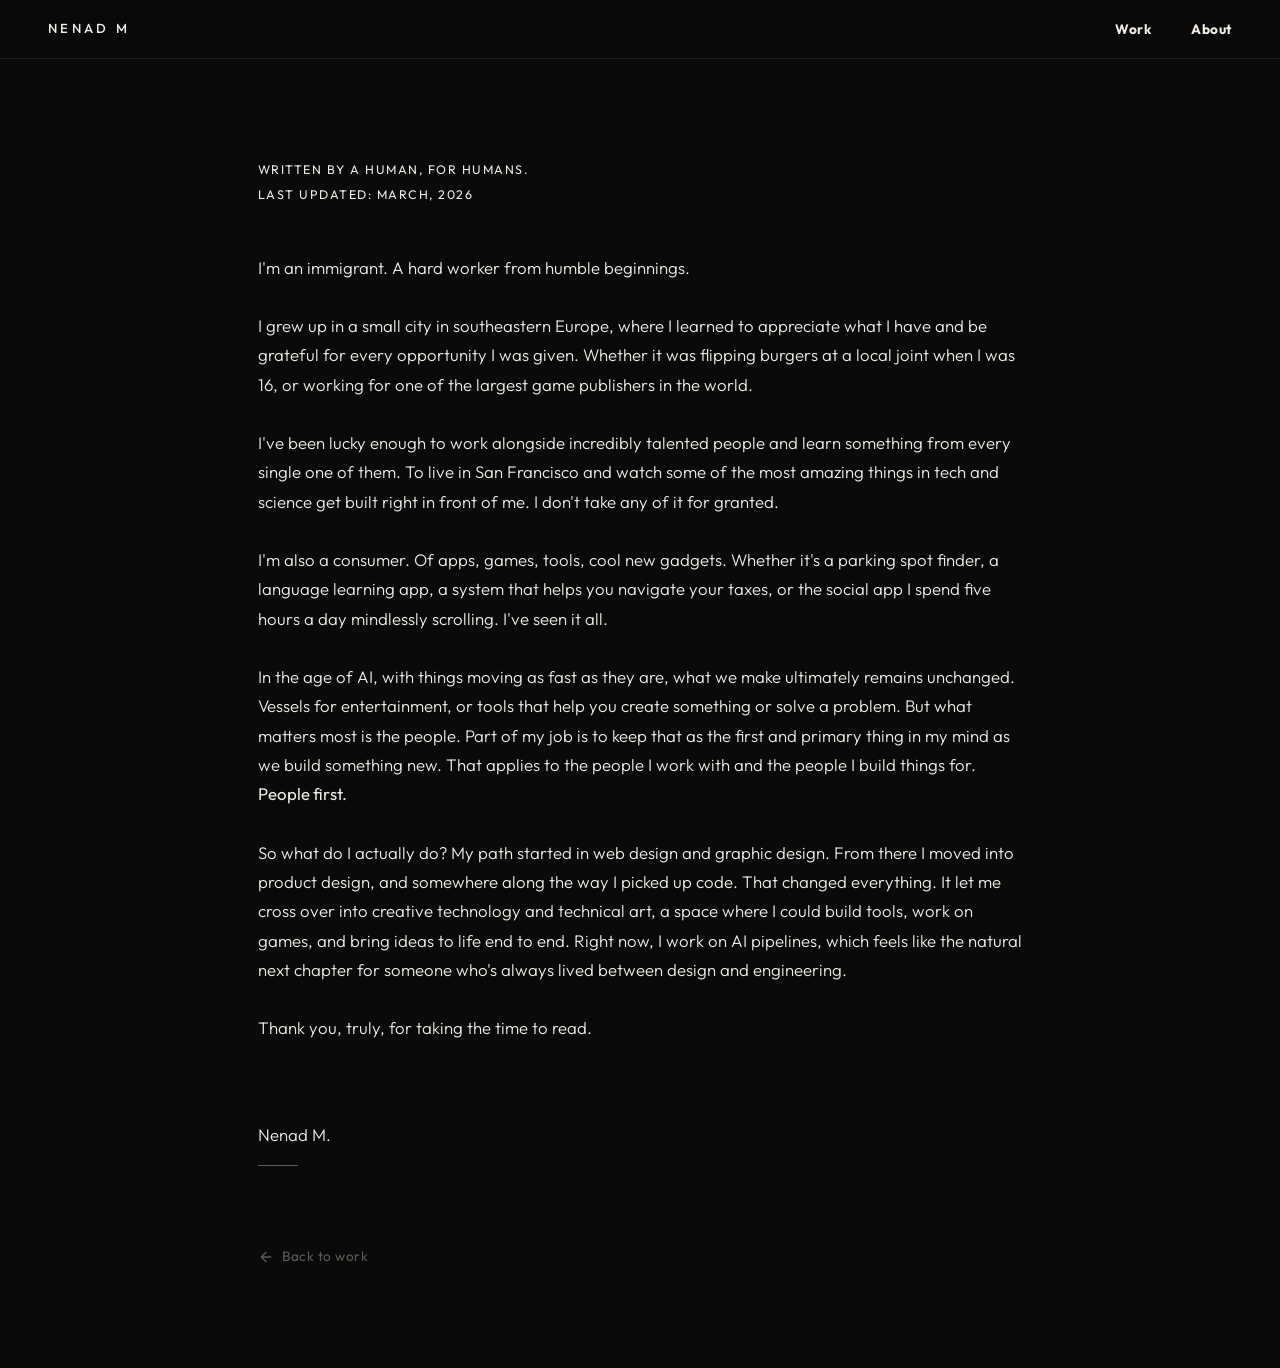
==== about.html @ 83aacd27 "Add files via upload" ====
<!DOCTYPE html>
<html lang="en">
<head>
  <meta charset="UTF-8">
  <meta name="viewport" content="width=device-width, initial-scale=1.0">
  <title>About — Studio</title>
  <link rel="stylesheet" href="style.css">
  <style>
    .about-page {
      min-height: 100vh;
      padding: 10rem 3rem 6rem;
      max-width: 860px;
      margin: 0 auto;
    }

    .about-intro {
      font-family: var(--font-display);
      font-size: clamp(2rem, 4vw, 3.2rem);
      font-weight: 400;
      line-height: 1.3;
      color: var(--text-primary);
      margin-bottom: 3rem;
      opacity: 0;
      transform: translateY(30px);
      animation: fadeUp 0.8s var(--ease-out) 0.2s forwards;
    }

    .about-intro em {
      font-style: italic;
      color: var(--text-primary);
    }

    .about-meta {
      display: flex;
      flex-direction: column;
      gap: 0.3rem;
      margin-bottom: 3rem;
      opacity: 0;
      animation: fadeUp 0.8s var(--ease-out) 0.1s forwards;
    }

    .about-meta-label {
      font-size: 0.78rem;
      letter-spacing: 0.12em;
      text-transform: uppercase;
      color: var(--text-primary);
      font-weight: 400;
    }

    .about-signature {
      margin-top: 3rem;
      font-size: 1rem;
      color: var(--text-primary);
      font-weight: 500;
    }

    .about-body {
      display: flex;
      flex-direction: column;
      gap: 1.8rem;
      opacity: 0;
      transform: translateY(20px);
      animation: fadeUp 0.8s var(--ease-out) 0.4s forwards;
    }

    .about-body p {
      font-size: 1.05rem;
      line-height: 1.75;
      color: var(--text-primary);
      font-weight: 300;
    }

    .about-body p strong {
      color: var(--text-primary);
      font-weight: 400;
    }

    .about-divider {
      width: 40px;
      height: 1px;
      background: var(--text-muted);
      margin: 1rem 0;
      opacity: 0;
      animation: fadeUp 0.8s var(--ease-out) 0.6s forwards;
    }

    .about-details {
      display: grid;
      grid-template-columns: repeat(auto-fit, minmax(200px, 1fr));
      gap: 2rem;
      margin-top: 1rem;
      opacity: 0;
      transform: translateY(20px);
      animation: fadeUp 0.8s var(--ease-out) 0.7s forwards;
    }

    .about-detail-group h3 {
      font-family: var(--font-body);
      font-size: 0.72rem;
      font-weight: 500;
      letter-spacing: 0.15em;
      text-transform: uppercase;
      color: var(--text-muted);
      margin-bottom: 0.8rem;
    }

    .about-detail-group ul {
      list-style: none;
      display: flex;
      flex-direction: column;
      gap: 0.4rem;
    }

    .about-detail-group li {
      font-size: 0.95rem;
      color: var(--text-secondary);
      font-weight: 300;
    }

    .about-back {
      display: inline-flex;
      align-items: center;
      gap: 0.5rem;
      margin-top: 4rem;
      font-size: 0.85rem;
      color: var(--text-muted);
      text-decoration: none;
      letter-spacing: 0.04em;
      transition: color 0.3s;
      opacity: 0;
      animation: fadeUp 0.8s var(--ease-out) 0.8s forwards;
    }

    .about-back:hover {
      color: var(--text-primary);
    }

    .about-back svg {
      width: 16px;
      height: 16px;
      stroke: currentColor;
      transition: transform 0.3s var(--ease-spring);
    }

    .about-back:hover svg {
      transform: translateX(-4px);
    }

    @media (max-width: 768px) {
      .about-page {
        padding: 8rem 1.5rem 4rem;
      }
    }
  </style>
</head>
<body>

  <!-- NAV -->
  <nav class="nav scrolled" id="nav">
    <a href="index.html" class="nav-logo" id="nav-logo"></a>
    <ul class="nav-links" id="nav-links"></ul>
  </nav>

  <main class="about-page">

    <div class="about-meta">
      <span class="about-meta-label">Written by a human, for humans.</span>
      <span class="about-meta-label">Last updated: March, 2026</span>
    </div>

    <div class="about-body">
      <p>
        I'm an immigrant. A hard worker from humble beginnings.
      </p>
      <p>
        I grew up in a small city in southeastern Europe, where I learned to appreciate what I have
        and be grateful for every opportunity I was given. Whether it was flipping burgers at a local
        joint when I was 16, or working for one of the largest game publishers in the world.
      </p>
      <p>
        I've been lucky enough to work alongside incredibly talented people and learn something from every single one of them. To live in San Francisco and watch some of the most amazing things in tech and science get built right in front of me. I don't take any of it for granted.
      </p>
      <p>
        I'm also a consumer. Of apps, games, tools, cool new gadgets. Whether it's a parking spot finder,
        a language learning app, a system that helps you navigate your taxes, or the social app I spend
        five hours a day mindlessly scrolling. I've seen it all.
      </p>
      <p>
        In the age of AI, with things moving as fast as they are, what we make ultimately remains unchanged.
        Vessels for entertainment, or tools that help you create something or solve a problem. But what
        matters most is the people. Part of my job is to keep that as the first and primary thing in my
        mind as we build something new. That applies to the people I work with and the people I build
        things for. <strong>People first.</strong>
      </p>
      <p>
        So what do I actually do? My path started in web design and graphic design. From there I moved into product design, and somewhere along the way I picked up code. That changed everything. It let me cross over into creative technology and technical art, a space where I could build tools, work on games, and bring ideas to life end to end. Right now, I work on AI pipelines, which feels like the natural next chapter for someone who's always lived between design and engineering. 
      </p>
      <p>
        Thank you, truly, for taking the time to read.
      </p>
      <p class="about-signature">Nenad M.</p>
    </div>

    <div class="about-divider"></div>

    <a href="index.html" class="about-back">
      <svg viewBox="0 0 24 24" fill="none" stroke-width="2" stroke-linecap="round" stroke-linejoin="round">
        <path d="M19 12H5M5 12L12 19M5 12L12 5"/>
      </svg>
      Back to work
    </a>
  </main>

  <script src="config.js"></script>
  <script>
    (() => {
      const config = CONFIG;
      document.getElementById('nav-logo').textContent = config.nav.logo;
      const navLinks = document.getElementById('nav-links');
      config.nav.links.forEach(link => {
        const li = document.createElement('li');
        const a = document.createElement('a');
        a.textContent = link.label;
        if (link.scrollTo) {
          a.href = '/' + link.scrollTo;
        } else if (link.href) {
          a.href = link.href;
        }
        li.appendChild(a);
        navLinks.appendChild(li);
      });
    })();
  </script>
</body>
</html>
---- style.css ----
@import url('https://fonts.googleapis.com/css2?family=Outfit:wght@300;400;500;600;700&display=swap');

:root {
  --bg: #0a0a0a;
  --bg-elevated: #111111;
  --bg-card: #161616;
  --text-primary: #f0ede6;
  --text-secondary: #9a978f;
  --text-muted: #5c5a54;
  --accent: #c8ff00;
  --accent-dim: rgba(200, 255, 0, 0.12);
  --border: rgba(255, 255, 255, 0.08);
  --border-hover: rgba(255, 255, 255, 0.15);
  --font-display: 'Outfit', system-ui, sans-serif;
  --font-body: 'Outfit', system-ui, sans-serif;
  --ease-out: cubic-bezier(0.25, 0, 0, 1);
  --ease-spring: cubic-bezier(0.34, 1.56, 0.64, 1);
}

*, *::before, *::after {
  margin: 0;
  padding: 0;
  box-sizing: border-box;
}

html {
  scroll-behavior: smooth;
  -webkit-font-smoothing: antialiased;
  -moz-osx-font-smoothing: grayscale;
}

body {
  font-family: var(--font-body);
  background: var(--bg);
  color: var(--text-primary);
  line-height: 1.6;
  overflow-x: hidden;
}

::selection {
  background: var(--accent);
  color: var(--bg);
}

/* ─── NAV ─── */

.nav {
  position: fixed;
  top: 0;
  left: 0;
  right: 0;
  z-index: 100;
  padding: 1.5rem 3rem;
  display: flex;
  justify-content: space-between;
  align-items: center;
  transition: background 0.4s var(--ease-out), padding 0.4s var(--ease-out);
}

.nav.scrolled {
  background: rgba(10, 10, 10, 0.92);
  backdrop-filter: blur(20px);
  -webkit-backdrop-filter: blur(20px);
  padding: 1rem 3rem;
  border-bottom: 1px solid var(--border);
}

.nav-logo {
  font-family: var(--font-body);
  font-size: 0.82rem;
  font-weight: 500;
  letter-spacing: 0.25em;
  text-transform: uppercase;
  color: var(--text-primary);
  text-decoration: none;
}

.nav-links {
  display: flex;
  gap: 2.5rem;
  list-style: none;
}

.nav-links a {
  font-size: 0.85rem;
  font-weight: 700;
  color: var(--text-primary);
  text-decoration: none;
  letter-spacing: 0.04em;
  transition: color 0.3s;
  position: relative;
}

.nav-links a::after {
  content: '';
  position: absolute;
  bottom: -4px;
  left: 0;
  width: 0;
  height: 1px;
  background: var(--text-primary);
  transition: width 0.4s var(--ease-out);
}

.nav-links a:hover {
  color: var(--text-primary);
}

.nav-links a:hover::after {
  width: 100%;
}

/* ─── HERO ─── */

.hero {
  position: relative;
  width: 100%;
  height: 100vh;
  min-height: 600px;
  display: flex;
  align-items: center;
  justify-content: center;
  overflow: hidden;
}

.hero-bg {
  position: absolute;
  inset: 0;
  width: 100%;
  height: 100%;
  overflow: hidden;
}

.hero-bg iframe {
  position: absolute;
  top: 50%;
  left: 50%;
  width: 177.78vh; /* 16:9 ratio — ensures cover */
  min-width: 100%;
  height: 100vh;
  min-height: 56.25vw;
  transform: translate(-50%, -50%);
  pointer-events: none;
  border: none;
}

.hero-video {
  position: absolute;
  inset: 0;
  width: 100%;
  height: 100%;
  object-fit: cover;
}

.hero-overlay {
  position: absolute;
  inset: 0;
  background: rgba(10, 10, 10, 0.5);
}

.hero-content {
  position: relative;
  z-index: 2;
  padding: 0 3rem 5rem;
  max-width: 820px;
  width: 100%;
  text-align: center;
  margin: 0 auto;
  user-select: none;
  cursor: default;
}

.hero-headline {
  font-family: var(--font-display);
  font-size: clamp(2.8rem, 6vw, 5.2rem);
  font-weight: 700;
  line-height: 1.1;
  letter-spacing: -0.03em;
  color: var(--text-primary);
  margin-bottom: 1.2rem;
  opacity: 0;
  transform: translateY(30px);
  animation: fadeUp 1s var(--ease-out) 0.3s forwards;
}

.hero-subtext {
  font-size: 1.05rem;
  font-weight: 300;
  color: rgba(240, 237, 230, 0.55);
  letter-spacing: 0.03em;
  opacity: 0;
  transform: translateY(20px);
  animation: fadeUp 1s var(--ease-out) 0.6s forwards;
}

.hero-scroll-cue {
  position: absolute;
  bottom: 2rem;
  right: 3rem;
  z-index: 2;
  display: flex;
  flex-direction: column;
  align-items: center;
  gap: 0.5rem;
  opacity: 0;
  animation: fadeUp 1s var(--ease-out) 1s forwards;
}

.hero-scroll-cue span {
  font-size: 0.7rem;
  letter-spacing: 0.15em;
  text-transform: uppercase;
  color: var(--text-muted);
  writing-mode: vertical-rl;
}

.scroll-line {
  width: 1px;
  height: 40px;
  background: var(--text-muted);
  position: relative;
  overflow: hidden;
}

.scroll-line::after {
  content: '';
  position: absolute;
  top: -100%;
  left: 0;
  width: 100%;
  height: 100%;
  background: var(--text-primary);
  animation: scrollPulse 2s var(--ease-out) infinite;
}

/* ─── SECTIONS ─── */

.sections-container {
  padding: 0 3rem;
  max-width: 1400px;
  margin: 0 auto;
}

.section {
  padding: 6rem 0;
  border-top: 1px solid var(--border);
  opacity: 0;
  transform: translateY(40px);
  transition: opacity 0.8s var(--ease-out), transform 0.8s var(--ease-out);
}

.section.visible {
  opacity: 1;
  transform: translateY(0);
}

.section-header {
  display: flex;
  justify-content: space-between;
  align-items: baseline;
  margin-bottom: 3rem;
}

.section-title {
  font-family: var(--font-display);
  font-size: clamp(2rem, 3.5vw, 3rem);
  font-weight: 400;
  color: var(--text-primary);
}

.section-subtitle {
  font-size: 0.9rem;
  color: var(--text-muted);
  font-weight: 300;
}

/* ─── CARDS GRID ─── */

.cards-grid {
  display: grid;
  grid-template-columns: repeat(auto-fill, minmax(340px, 1fr));
  gap: 1.5rem;
}

.card {
  background: var(--bg-card);
  border: 1px solid var(--border);
  border-radius: 12px;
  padding: 2rem;
  text-decoration: none;
  color: inherit;
  display: flex;
  flex-direction: column;
  gap: 0.8rem;
  transition: border-color 0.3s, transform 0.3s var(--ease-out), background 0.3s;
  position: relative;
  overflow: hidden;
}

.card::before {
  content: '';
  position: absolute;
  top: 0;
  left: 0;
  right: 0;
  height: 1px;
  background: linear-gradient(90deg, transparent, rgba(255,255,255,0.3), transparent);
  opacity: 0;
  transition: opacity 0.4s;
}

.card:hover {
  border-color: var(--border-hover);
  transform: translateY(-4px);
  background: var(--bg-elevated);
}

.card:hover::before {
  opacity: 1;
}

.card-title {
  font-family: var(--font-display);
  font-size: 1.4rem;
  font-weight: 400;
}

.card-description {
  font-size: 0.9rem;
  color: var(--text-secondary);
  line-height: 1.6;
  font-weight: 300;
}

.card-tags {
  display: flex;
  gap: 0.5rem;
  flex-wrap: wrap;
  margin-top: auto;
  padding-top: 0.8rem;
}

.tag {
  font-size: 0.7rem;
  letter-spacing: 0.06em;
  text-transform: uppercase;
  color: var(--text-primary);
  background: rgba(255, 255, 255, 0.08);
  padding: 0.3rem 0.7rem;
  border-radius: 100px;
  font-weight: 400;
}

.card-arrow {
  position: absolute;
  top: 2rem;
  right: 2rem;
  width: 28px;
  height: 28px;
  display: flex;
  align-items: center;
  justify-content: center;
  border-radius: 50%;
  background: transparent;
  border: 1px solid var(--border);
  transition: background 0.3s, border-color 0.3s, transform 0.3s var(--ease-spring);
}

.card:hover .card-arrow {
  background: var(--text-primary);
  border-color: var(--text-primary);
  transform: translate(2px, -2px);
}

.card-arrow svg {
  width: 12px;
  height: 12px;
  stroke: var(--text-muted);
  transition: stroke 0.3s;
}

.card:hover .card-arrow svg {
  stroke: var(--bg);
}

/* ─── VIMEO EMBEDS ─── */

.vimeo-grid {
  display: grid;
  grid-template-columns: repeat(auto-fill, minmax(480px, 1fr));
  gap: 2rem;
}

.vimeo-item {
  display: flex;
  flex-direction: column;
  gap: 1rem;
}

.vimeo-embed {
  position: relative;
  padding-bottom: 56.25%;
  border-radius: 10px;
  overflow: hidden;
  background: var(--bg-card);
  border: 1px solid var(--border);
}

.vimeo-embed iframe {
  position: absolute;
  inset: 0;
  width: 100%;
  height: 100%;
  border: none;
}

.vimeo-meta {
  display: flex;
  flex-direction: column;
  gap: 0.3rem;
}

.vimeo-title {
  font-family: var(--font-display);
  font-size: 1.2rem;
}

.vimeo-desc {
  font-size: 0.85rem;
  color: var(--text-secondary);
  font-weight: 300;
}

/* ─── CASE STUDIES ─── */

.cases-grid {
  display: grid;
  grid-template-columns: repeat(auto-fill, minmax(400px, 1fr));
  gap: 1.5rem;
}

.case-card {
  background: var(--bg-card);
  border: 1px solid var(--border);
  border-radius: 12px;
  overflow: hidden;
  text-decoration: none;
  color: inherit;
  display: flex;
  flex-direction: column;
  transition: border-color 0.3s, transform 0.3s var(--ease-out);
}

.case-card:hover {
  border-color: var(--border-hover);
  transform: translateY(-4px);
}

.case-image {
  width: 100%;
  height: 220px;
  background: linear-gradient(135deg, var(--bg-elevated), #1a1a1a);
  display: flex;
  align-items: center;
  justify-content: center;
  font-size: 0.75rem;
  color: var(--text-muted);
  letter-spacing: 0.1em;
  text-transform: uppercase;
  position: relative;
  overflow: hidden;
}

.case-image img {
  width: 100%;
  height: 100%;
  object-fit: cover;
}

.case-body {
  padding: 1.8rem 2rem;
  display: flex;
  flex-direction: column;
  gap: 0.6rem;
}

.case-title {
  font-family: var(--font-display);
  font-size: 1.5rem;
  font-weight: 400;
}

.case-desc {
  font-size: 0.9rem;
  color: var(--text-secondary);
  font-weight: 300;
  line-height: 1.6;
}

/* ─── FOOTER ─── */

.footer {
  border-top: 1px solid var(--border);
  padding: 2.5rem 3rem;
  margin-top: 2rem;
}

.footer-inner {
  max-width: 1400px;
  margin: 0 auto;
  display: flex;
  justify-content: space-between;
  align-items: flex-start;
  flex-wrap: wrap;
  gap: 3rem;
}

.footer-left {
  display: flex;
  flex-direction: column;
  gap: 1rem;
}

.footer-tagline {
  font-family: var(--font-display);
  font-size: clamp(1rem, 2vw, 1.4rem);
  font-weight: 400;
  color: var(--text-primary);
}

.footer-email {
  font-size: 1rem;
  color: var(--text-primary);
  text-decoration: none;
  font-weight: 300;
  transition: opacity 0.3s;
}

.footer-email:hover {
  opacity: 0.7;
}

.footer-social {
  display: flex;
  gap: 2rem;
  align-items: flex-end;
}

.footer-social a {
  font-size: 0.82rem;
  color: var(--text-muted);
  text-decoration: none;
  letter-spacing: 0.04em;
  transition: color 0.3s;
}

.footer-social a:hover {
  color: var(--text-primary);
}


/* ─── ANIMATIONS ─── */

@keyframes fadeUp {
  to {
    opacity: 1;
    transform: translateY(0);
  }
}

@keyframes scrollPulse {
  0% { top: -100%; }
  100% { top: 100%; }
}

/* ─── RESPONSIVE ─── */

@media (max-width: 768px) {
  .nav {
    padding: 1.2rem 1.5rem;
  }
  .nav.scrolled {
    padding: 0.8rem 1.5rem;
  }
  .hero-content {
    padding: 0 1.5rem 3.5rem;
  }
  .hero-scroll-cue {
    right: 1.5rem;
  }
  .sections-container {
    padding: 0 1.5rem;
  }
  .section {
    padding: 4rem 0;
  }
  .section-header {
    flex-direction: column;
    gap: 0.4rem;
  }
  .cards-grid {
    grid-template-columns: 1fr;
  }
  .vimeo-grid {
    grid-template-columns: 1fr;
  }
  .cases-grid {
    grid-template-columns: 1fr;
  }
  .footer {
    padding: 1.5rem 1.5rem;
  }
  .footer-inner {
    flex-direction: column;
  }
}
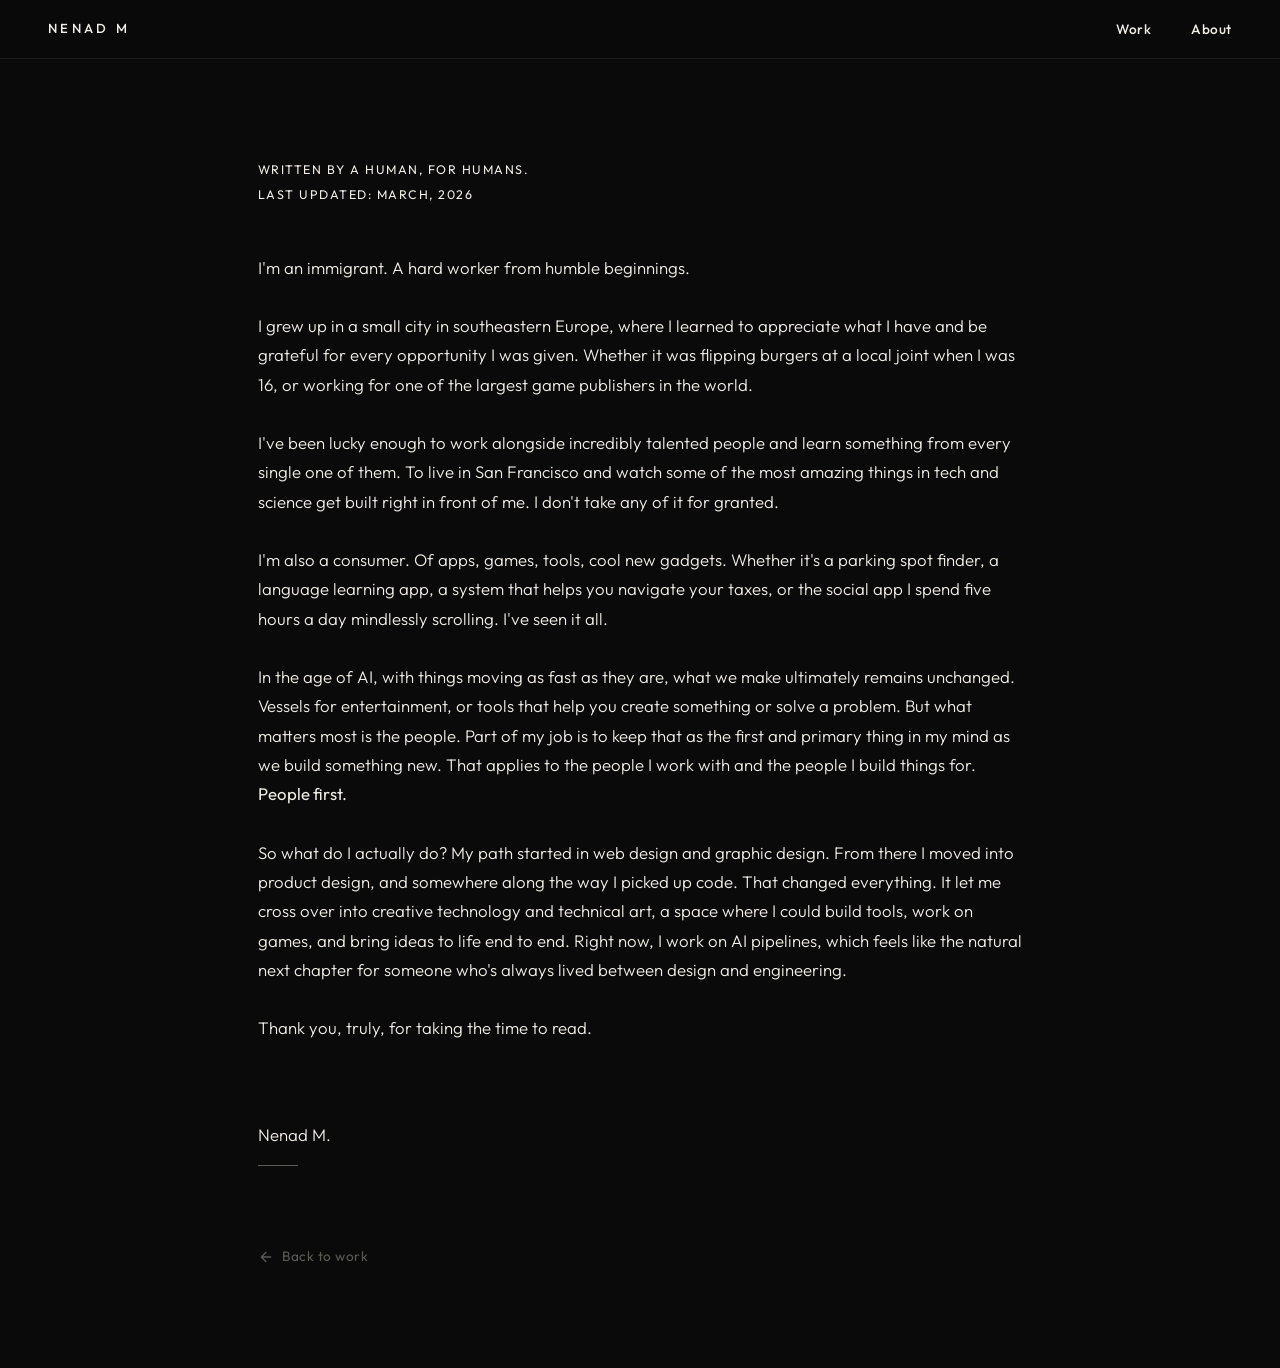
==== commit 471c1cf8: "Rebuild homepage: purple sphere hero, project index, project pages - Replace the Vimeo hero backgrou" ====
--- a/about.html
+++ b/about.html
@@ -3,7 +3,7 @@
 <head>
   <meta charset="UTF-8">
   <meta name="viewport" content="width=device-width, initial-scale=1.0">
-  <title>About — Studio</title>
+  <title>About — Nenad M</title>
   <link rel="stylesheet" href="style.css">
   <style>
     .about-page {
@@ -193,7 +193,7 @@
         things for. <strong>People first.</strong>
       </p>
       <p>
-        So what do I actually do? My path started in web design and graphic design. From there I moved into product design, and somewhere along the way I picked up code. That changed everything. It let me cross over into creative technology and technical art, a space where I could build tools, work on games, and bring ideas to life end to end. Right now, I work on AI pipelines, which feels like the natural next chapter for someone who's always lived between design and engineering. 
+        So what do I actually do? My path started in web design and graphic design. From there I moved into product design, and somewhere along the way I picked up code. That changed everything. It let me cross over into creative technology and technical art, a space where I could build tools, work on games, and bring ideas to life end to end. Right now, I work on AI pipelines, which feels like the natural next chapter for someone who's always lived between design and engineering.
       </p>
       <p>
         Thank you, truly, for taking the time to read.
@@ -203,7 +203,7 @@
 
     <div class="about-divider"></div>
 
-    <a href="index.html" class="about-back">
+    <a href="index.html#work" class="about-back">
       <svg viewBox="0 0 24 24" fill="none" stroke-width="2" stroke-linecap="round" stroke-linejoin="round">
         <path d="M19 12H5M5 12L12 19M5 12L12 5"/>
       </svg>
@@ -212,24 +212,6 @@
   </main>
 
   <script src="config.js"></script>
-  <script>
-    (() => {
-      const config = CONFIG;
-      document.getElementById('nav-logo').textContent = config.nav.logo;
-      const navLinks = document.getElementById('nav-links');
-      config.nav.links.forEach(link => {
-        const li = document.createElement('li');
-        const a = document.createElement('a');
-        a.textContent = link.label;
-        if (link.scrollTo) {
-          a.href = '/' + link.scrollTo;
-        } else if (link.href) {
-          a.href = link.href;
-        }
-        li.appendChild(a);
-        navLinks.appendChild(li);
-      });
-    })();
-  </script>
+  <script src="site.js"></script>
 </body>
 </html>
--- a/style.css
+++ b/style.css
@@ -7,14 +7,14 @@
   --text-primary: #f0ede6;
   --text-secondary: #9a978f;
   --text-muted: #5c5a54;
-  --accent: #c8ff00;
-  --accent-dim: rgba(200, 255, 0, 0.12);
+  --accent: #a78bfa;
   --border: rgba(255, 255, 255, 0.08);
   --border-hover: rgba(255, 255, 255, 0.15);
   --font-display: 'Outfit', system-ui, sans-serif;
   --font-body: 'Outfit', system-ui, sans-serif;
   --ease-out: cubic-bezier(0.25, 0, 0, 1);
   --ease-spring: cubic-bezier(0.34, 1.56, 0.64, 1);
+  --gutter: 3rem;
 }
 
 *, *::before, *::after {
@@ -42,6 +42,11 @@
   color: var(--bg);
 }
 
+a:focus-visible {
+  outline: 1px solid var(--accent);
+  outline-offset: 4px;
+}
+
 /* ─── NAV ─── */
 
 .nav {
@@ -50,7 +55,7 @@
   left: 0;
   right: 0;
   z-index: 100;
-  padding: 1.5rem 3rem;
+  padding: 1.5rem var(--gutter);
   display: flex;
   justify-content: space-between;
   align-items: center;
@@ -61,12 +66,11 @@
   background: rgba(10, 10, 10, 0.92);
   backdrop-filter: blur(20px);
   -webkit-backdrop-filter: blur(20px);
-  padding: 1rem 3rem;
+  padding: 1rem var(--gutter);
   border-bottom: 1px solid var(--border);
 }
 
 .nav-logo {
-  font-family: var(--font-body);
   font-size: 0.82rem;
   font-weight: 500;
   letter-spacing: 0.25em;
@@ -83,11 +87,10 @@
 
 .nav-links a {
   font-size: 0.85rem;
-  font-weight: 700;
+  font-weight: 500;
   color: var(--text-primary);
   text-decoration: none;
   letter-spacing: 0.04em;
-  transition: color 0.3s;
   position: relative;
 }
 
@@ -102,10 +105,6 @@
   transition: width 0.4s var(--ease-out);
 }
 
-.nav-links a:hover {
-  color: var(--text-primary);
-}
-
 .nav-links a:hover::after {
   width: 100%;
 }
@@ -116,6 +115,7 @@
   position: relative;
   width: 100%;
   height: 100vh;
+  height: 100svh;
   min-height: 600px;
   display: flex;
   align-items: center;
@@ -126,52 +126,42 @@
 .hero-bg {
   position: absolute;
   inset: 0;
+}
+
+.hero-sphere {
+  display: block;
   width: 100%;
   height: 100%;
-  overflow: hidden;
-}
-
-.hero-bg iframe {
-  position: absolute;
-  top: 50%;
-  left: 50%;
-  width: 177.78vh; /* 16:9 ratio — ensures cover */
-  min-width: 100%;
-  height: 100vh;
-  min-height: 56.25vw;
-  transform: translate(-50%, -50%);
-  pointer-events: none;
-  border: none;
-}
-
-.hero-video {
-  position: absolute;
-  inset: 0;
-  width: 100%;
-  height: 100%;
-  object-fit: cover;
+  opacity: 0;
+  transform: scale(0.94);
+  transition: opacity 1.6s var(--ease-out), transform 2s var(--ease-out);
+}
+
+.hero-sphere.ready {
+  opacity: 1;
+  transform: none;
 }
 
 .hero-overlay {
   position: absolute;
   inset: 0;
-  background: rgba(10, 10, 10, 0.5);
+  background: rgba(10, 10, 10, 0.4);
+  pointer-events: none;
 }
 
 .hero-content {
   position: relative;
   z-index: 2;
-  padding: 0 3rem 5rem;
+  padding: 0 var(--gutter);
   max-width: 820px;
   width: 100%;
   text-align: center;
   margin: 0 auto;
   user-select: none;
-  cursor: default;
+  pointer-events: none;
 }
 
 .hero-headline {
-  font-family: var(--font-display);
   font-size: clamp(2.8rem, 6vw, 5.2rem);
   font-weight: 700;
   line-height: 1.1;
@@ -186,7 +176,7 @@
 .hero-subtext {
   font-size: 1.05rem;
   font-weight: 300;
-  color: rgba(240, 237, 230, 0.55);
+  color: rgba(240, 237, 230, 0.65);
   letter-spacing: 0.03em;
   opacity: 0;
   transform: translateY(20px);
@@ -196,12 +186,13 @@
 .hero-scroll-cue {
   position: absolute;
   bottom: 2rem;
-  right: 3rem;
+  right: var(--gutter);
   z-index: 2;
   display: flex;
   flex-direction: column;
   align-items: center;
   gap: 0.5rem;
+  pointer-events: none;
   opacity: 0;
   animation: fadeUp 1s var(--ease-out) 1s forwards;
 }
@@ -233,331 +224,337 @@
   animation: scrollPulse 2s var(--ease-out) infinite;
 }
 
-/* ─── SECTIONS ─── */
-
-.sections-container {
-  padding: 0 3rem;
+/* ─── WORK INDEX ─── */
+
+.work {
   max-width: 1400px;
   margin: 0 auto;
-}
-
-.section {
-  padding: 6rem 0;
-  border-top: 1px solid var(--border);
-  opacity: 0;
-  transform: translateY(40px);
-  transition: opacity 0.8s var(--ease-out), transform 0.8s var(--ease-out);
-}
-
-.section.visible {
-  opacity: 1;
-  transform: translateY(0);
-}
-
-.section-header {
+  padding: 8rem var(--gutter) 7rem;
+}
+
+.work-head {
   display: flex;
   justify-content: space-between;
   align-items: baseline;
-  margin-bottom: 3rem;
-}
-
-.section-title {
-  font-family: var(--font-display);
-  font-size: clamp(2rem, 3.5vw, 3rem);
-  font-weight: 400;
-  color: var(--text-primary);
-}
-
-.section-subtitle {
-  font-size: 0.9rem;
+  margin-bottom: 2.5rem;
+}
+
+.work-label,
+.work-count {
+  font-size: 0.75rem;
+  font-weight: 500;
+  letter-spacing: 0.15em;
+  text-transform: uppercase;
   color: var(--text-muted);
-  font-weight: 300;
-}
-
-/* ─── CARDS GRID ─── */
-
-.cards-grid {
+}
+
+.work-count {
+  font-variant-numeric: tabular-nums;
+}
+
+.work-body {
   display: grid;
-  grid-template-columns: repeat(auto-fill, minmax(340px, 1fr));
-  gap: 1.5rem;
-}
-
-.card {
-  background: var(--bg-card);
-  border: 1px solid var(--border);
-  border-radius: 12px;
-  padding: 2rem;
+  grid-template-columns: minmax(0, 1fr) minmax(0, 0.5fr);
+  gap: 4rem;
+  align-items: start;
+}
+
+.work-list {
+  list-style: none;
+  border-bottom: 1px solid var(--border);
+}
+
+.work-row {
+  display: grid;
+  grid-template-columns: 3rem minmax(0, 1fr) auto auto;
+  gap: 2rem;
+  align-items: center;
+  padding: 2.4rem 0.25rem;
+  border-top: 1px solid var(--border);
+  color: inherit;
   text-decoration: none;
-  color: inherit;
-  display: flex;
-  flex-direction: column;
-  gap: 0.8rem;
-  transition: border-color 0.3s, transform 0.3s var(--ease-out), background 0.3s;
-  position: relative;
+  opacity: 0;
+  transform: translateY(24px);
+  transition: opacity 0.4s var(--ease-out), transform 0.8s var(--ease-out);
+}
+
+.work.visible .work-row {
+  opacity: 1;
+  transform: none;
+  transition-delay: 0s, var(--d);
+}
+
+.work-thumb {
+  display: none;
+}
+
+.work-num {
+  font-size: 0.8rem;
+  color: var(--text-muted);
+  font-variant-numeric: tabular-nums;
+}
+
+.work-title {
+  font-size: clamp(1.6rem, 3.2vw, 2.8rem);
+  font-weight: 500;
+  letter-spacing: -0.02em;
+  line-height: 1.1;
+  transition: transform 0.6s var(--ease-out);
+}
+
+.work-disc {
+  font-size: 0.85rem;
+  color: var(--text-secondary);
+  white-space: nowrap;
+}
+
+.work-cta {
+  display: inline-flex;
+  align-items: center;
+  gap: 0.5rem;
+  font-size: 0.85rem;
+  color: var(--text-secondary);
+  white-space: nowrap;
+  transition: color 0.3s;
+}
+
+.work-cta svg {
+  width: 16px;
+  height: 16px;
+  stroke: currentColor;
+  transition: transform 0.4s var(--ease-spring);
+}
+
+@media (hover: hover) {
+  .work.visible .work-list:hover .work-row { opacity: 0.35; }
+  .work.visible .work-list .work-row:hover { opacity: 1; }
+  .work-row:hover .work-title { transform: translateX(10px); }
+  .work-row:hover .work-cta { color: var(--text-primary); }
+  .work-row:hover .work-cta svg { transform: translateX(4px); }
+}
+
+.work-preview {
+  position: sticky;
+  top: 7rem;
+  aspect-ratio: 4 / 3;
+  border-radius: 4px;
   overflow: hidden;
-}
-
-.card::before {
-  content: '';
-  position: absolute;
-  top: 0;
-  left: 0;
-  right: 0;
-  height: 1px;
-  background: linear-gradient(90deg, transparent, rgba(255,255,255,0.3), transparent);
-  opacity: 0;
-  transition: opacity 0.4s;
-}
-
-.card:hover {
-  border-color: var(--border-hover);
-  transform: translateY(-4px);
   background: var(--bg-elevated);
 }
 
-.card:hover::before {
-  opacity: 1;
-}
-
-.card-title {
-  font-family: var(--font-display);
-  font-size: 1.4rem;
-  font-weight: 400;
-}
-
-.card-description {
-  font-size: 0.9rem;
-  color: var(--text-secondary);
-  line-height: 1.6;
-  font-weight: 300;
-}
-
-.card-tags {
-  display: flex;
-  gap: 0.5rem;
-  flex-wrap: wrap;
-  margin-top: auto;
-  padding-top: 0.8rem;
-}
-
-.tag {
-  font-size: 0.7rem;
-  letter-spacing: 0.06em;
-  text-transform: uppercase;
-  color: var(--text-primary);
-  background: rgba(255, 255, 255, 0.08);
-  padding: 0.3rem 0.7rem;
-  border-radius: 100px;
-  font-weight: 400;
-}
-
-.card-arrow {
-  position: absolute;
-  top: 2rem;
-  right: 2rem;
-  width: 28px;
-  height: 28px;
-  display: flex;
-  align-items: center;
-  justify-content: center;
-  border-radius: 50%;
-  background: transparent;
-  border: 1px solid var(--border);
-  transition: background 0.3s, border-color 0.3s, transform 0.3s var(--ease-spring);
-}
-
-.card:hover .card-arrow {
-  background: var(--text-primary);
-  border-color: var(--text-primary);
-  transform: translate(2px, -2px);
-}
-
-.card-arrow svg {
-  width: 12px;
-  height: 12px;
-  stroke: var(--text-muted);
-  transition: stroke 0.3s;
-}
-
-.card:hover .card-arrow svg {
-  stroke: var(--bg);
-}
-
-/* ─── VIMEO EMBEDS ─── */
-
-.vimeo-grid {
-  display: grid;
-  grid-template-columns: repeat(auto-fill, minmax(480px, 1fr));
-  gap: 2rem;
-}
-
-.vimeo-item {
-  display: flex;
-  flex-direction: column;
-  gap: 1rem;
-}
-
-.vimeo-embed {
-  position: relative;
-  padding-bottom: 56.25%;
-  border-radius: 10px;
-  overflow: hidden;
-  background: var(--bg-card);
-  border: 1px solid var(--border);
-}
-
-.vimeo-embed iframe {
+.work-preview img {
   position: absolute;
   inset: 0;
   width: 100%;
   height: 100%;
-  border: none;
-}
-
-.vimeo-meta {
-  display: flex;
-  flex-direction: column;
-  gap: 0.3rem;
-}
-
-.vimeo-title {
-  font-family: var(--font-display);
-  font-size: 1.2rem;
-}
-
-.vimeo-desc {
+  object-fit: cover;
+  opacity: 0;
+  transform: scale(1.04);
+  transition: opacity 0.5s var(--ease-out), transform 1.2s var(--ease-out);
+}
+
+.work-preview img.active {
+  opacity: 1;
+  transform: none;
+}
+
+/* ─── PROJECT PAGE ─── */
+
+.project {
+  max-width: 1100px;
+  margin: 0 auto;
+  padding: 9rem var(--gutter) 4rem;
+  animation: fadeUp 0.8s var(--ease-out) both;
+  opacity: 0;
+  transform: translateY(20px);
+}
+
+.project-back {
+  display: inline-flex;
+  align-items: center;
+  gap: 0.5rem;
   font-size: 0.85rem;
-  color: var(--text-secondary);
-  font-weight: 300;
-}
-
-/* ─── CASE STUDIES ─── */
-
-.cases-grid {
-  display: grid;
-  grid-template-columns: repeat(auto-fill, minmax(400px, 1fr));
-  gap: 1.5rem;
-}
-
-.case-card {
-  background: var(--bg-card);
-  border: 1px solid var(--border);
-  border-radius: 12px;
-  overflow: hidden;
-  text-decoration: none;
-  color: inherit;
-  display: flex;
-  flex-direction: column;
-  transition: border-color 0.3s, transform 0.3s var(--ease-out);
-}
-
-.case-card:hover {
-  border-color: var(--border-hover);
-  transform: translateY(-4px);
-}
-
-.case-image {
-  width: 100%;
-  height: 220px;
-  background: linear-gradient(135deg, var(--bg-elevated), #1a1a1a);
-  display: flex;
-  align-items: center;
-  justify-content: center;
-  font-size: 0.75rem;
-  color: var(--text-muted);
-  letter-spacing: 0.1em;
-  text-transform: uppercase;
-  position: relative;
-  overflow: hidden;
-}
-
-.case-image img {
-  width: 100%;
-  height: 100%;
-  object-fit: cover;
-}
-
-.case-body {
-  padding: 1.8rem 2rem;
-  display: flex;
-  flex-direction: column;
-  gap: 0.6rem;
-}
-
-.case-title {
-  font-family: var(--font-display);
-  font-size: 1.5rem;
-  font-weight: 400;
-}
-
-.case-desc {
-  font-size: 0.9rem;
-  color: var(--text-secondary);
-  font-weight: 300;
-  line-height: 1.6;
-}
-
-/* ─── FOOTER ─── */
-
-.footer {
-  border-top: 1px solid var(--border);
-  padding: 2.5rem 3rem;
-  margin-top: 2rem;
-}
-
-.footer-inner {
-  max-width: 1400px;
-  margin: 0 auto;
-  display: flex;
-  justify-content: space-between;
-  align-items: flex-start;
-  flex-wrap: wrap;
-  gap: 3rem;
-}
-
-.footer-left {
-  display: flex;
-  flex-direction: column;
-  gap: 1rem;
-}
-
-.footer-tagline {
-  font-family: var(--font-display);
-  font-size: clamp(1rem, 2vw, 1.4rem);
-  font-weight: 400;
-  color: var(--text-primary);
-}
-
-.footer-email {
-  font-size: 1rem;
-  color: var(--text-primary);
-  text-decoration: none;
-  font-weight: 300;
-  transition: opacity 0.3s;
-}
-
-.footer-email:hover {
-  opacity: 0.7;
-}
-
-.footer-social {
-  display: flex;
-  gap: 2rem;
-  align-items: flex-end;
-}
-
-.footer-social a {
-  font-size: 0.82rem;
   color: var(--text-muted);
   text-decoration: none;
   letter-spacing: 0.04em;
   transition: color 0.3s;
 }
 
+.project-back:hover { color: var(--text-primary); }
+
+.project-back svg,
+.project-link svg,
+.project-next svg {
+  width: 16px;
+  height: 16px;
+  stroke: currentColor;
+  transition: transform 0.4s var(--ease-spring);
+}
+
+.project-back:hover svg { transform: translateX(-4px); }
+
+.project-header {
+  margin: 3rem 0 4rem;
+}
+
+.project-title {
+  font-size: clamp(2.6rem, 6vw, 4.8rem);
+  font-weight: 600;
+  letter-spacing: -0.03em;
+  line-height: 1.05;
+}
+
+.project-summary {
+  margin-top: 1.2rem;
+  max-width: 38ch;
+  font-size: clamp(1.1rem, 1.6vw, 1.3rem);
+  font-weight: 300;
+  color: var(--text-secondary);
+}
+
+.project-meta {
+  display: flex;
+  flex-wrap: wrap;
+  gap: 1rem 4rem;
+  margin-top: 2.5rem;
+  padding-top: 1.5rem;
+  border-top: 1px solid var(--border);
+}
+
+.project-meta dt {
+  font-size: 0.72rem;
+  font-weight: 500;
+  letter-spacing: 0.15em;
+  text-transform: uppercase;
+  color: var(--text-muted);
+  margin-bottom: 0.3rem;
+}
+
+.project-meta dd {
+  font-size: 0.95rem;
+  color: var(--text-primary);
+}
+
+.project-link {
+  display: inline-flex;
+  align-items: center;
+  gap: 0.5rem;
+  margin-top: 2rem;
+  padding: 0.75rem 1.3rem;
+  border: 1px solid var(--border-hover);
+  border-radius: 999px;
+  font-size: 0.9rem;
+  color: var(--text-primary);
+  text-decoration: none;
+  transition: background 0.3s, border-color 0.3s;
+}
+
+.project-link:hover {
+  background: var(--bg-card);
+  border-color: var(--text-muted);
+}
+
+.project-link:hover svg { transform: translate(2px, -2px); }
+
+.project-media {
+  display: flex;
+  flex-direction: column;
+  gap: 2rem;
+}
+
+.project-embed,
+.project-still {
+  width: 100%;
+  border-radius: 4px;
+  overflow: hidden;
+  background: var(--bg-elevated);
+}
+
+.project-embed iframe {
+  display: block;
+  width: 100%;
+  height: 100%;
+  border: 0;
+}
+
+.project-still img {
+  display: block;
+  width: 100%;
+  height: auto;
+}
+
+.project-next {
+  display: flex;
+  flex-direction: column;
+  gap: 0.5rem;
+  margin-top: 7rem;
+  padding-top: 2.5rem;
+  border-top: 1px solid var(--border);
+  color: inherit;
+  text-decoration: none;
+}
+
+.project-next-label {
+  font-size: 0.75rem;
+  font-weight: 500;
+  letter-spacing: 0.15em;
+  text-transform: uppercase;
+  color: var(--text-muted);
+}
+
+.project-next-title {
+  display: inline-flex;
+  align-items: center;
+  gap: 1rem;
+  font-size: clamp(1.8rem, 4vw, 3rem);
+  font-weight: 500;
+  letter-spacing: -0.02em;
+}
+
+.project-next-title svg {
+  width: 0.8em;
+  height: 0.8em;
+}
+
+.project-next:hover .project-next-title svg { transform: translateX(8px); }
+
+/* ─── FOOTER ─── */
+
+.footer {
+  border-top: 1px solid var(--border);
+  padding: 2rem var(--gutter);
+}
+
+.footer-inner {
+  max-width: 1400px;
+  margin: 0 auto;
+  display: flex;
+  justify-content: space-between;
+  align-items: center;
+  gap: 1.5rem;
+}
+
+.footer-name {
+  font-size: 0.8rem;
+  color: var(--text-muted);
+  letter-spacing: 0.04em;
+}
+
+.footer-social {
+  display: flex;
+  gap: 2rem;
+}
+
+.footer-social a {
+  font-size: 0.85rem;
+  color: var(--text-secondary);
+  text-decoration: none;
+  transition: color 0.3s;
+}
+
 .footer-social a:hover {
   color: var(--text-primary);
 }
-
 
 /* ─── ANIMATIONS ─── */
 
@@ -573,44 +570,63 @@
   100% { top: 100%; }
 }
 
+@media (prefers-reduced-motion: reduce) {
+  *, *::before, *::after {
+    animation-duration: 0.01ms !important;
+    animation-delay: 0s !important;
+    transition-duration: 0.01ms !important;
+  }
+}
+
 /* ─── RESPONSIVE ─── */
 
+@media (max-width: 1024px) {
+  .work-body {
+    grid-template-columns: 1fr;
+  }
+  .work-preview {
+    display: none;
+  }
+}
+
 @media (max-width: 768px) {
+  :root {
+    --gutter: 1.5rem;
+  }
   .nav {
-    padding: 1.2rem 1.5rem;
+    padding: 1.2rem var(--gutter);
   }
   .nav.scrolled {
-    padding: 0.8rem 1.5rem;
-  }
-  .hero-content {
-    padding: 0 1.5rem 3.5rem;
-  }
-  .hero-scroll-cue {
-    right: 1.5rem;
-  }
-  .sections-container {
-    padding: 0 1.5rem;
-  }
-  .section {
-    padding: 4rem 0;
-  }
-  .section-header {
-    flex-direction: column;
-    gap: 0.4rem;
-  }
-  .cards-grid {
-    grid-template-columns: 1fr;
-  }
-  .vimeo-grid {
-    grid-template-columns: 1fr;
-  }
-  .cases-grid {
-    grid-template-columns: 1fr;
-  }
-  .footer {
-    padding: 1.5rem 1.5rem;
-  }
-  .footer-inner {
-    flex-direction: column;
-  }
-}
+    padding: 0.8rem var(--gutter);
+  }
+  .work {
+    padding: 5rem var(--gutter) 4rem;
+  }
+  .work-row {
+    grid-template-columns: minmax(0, 1fr) auto;
+    gap: 0.4rem 1rem;
+    padding: 1.8rem 0;
+  }
+  .work-thumb {
+    display: block;
+    grid-column: 1 / -1;
+    width: 100%;
+    aspect-ratio: 16 / 9;
+    object-fit: cover;
+    border-radius: 4px;
+    margin-bottom: 0.8rem;
+    background: var(--bg-elevated);
+  }
+  .work-num {
+    display: none;
+  }
+  .work-cta {
+    grid-column: 1 / -1;
+  }
+  .project {
+    padding-top: 7rem;
+  }
+  .project-next {
+    margin-top: 5rem;
+  }
+}
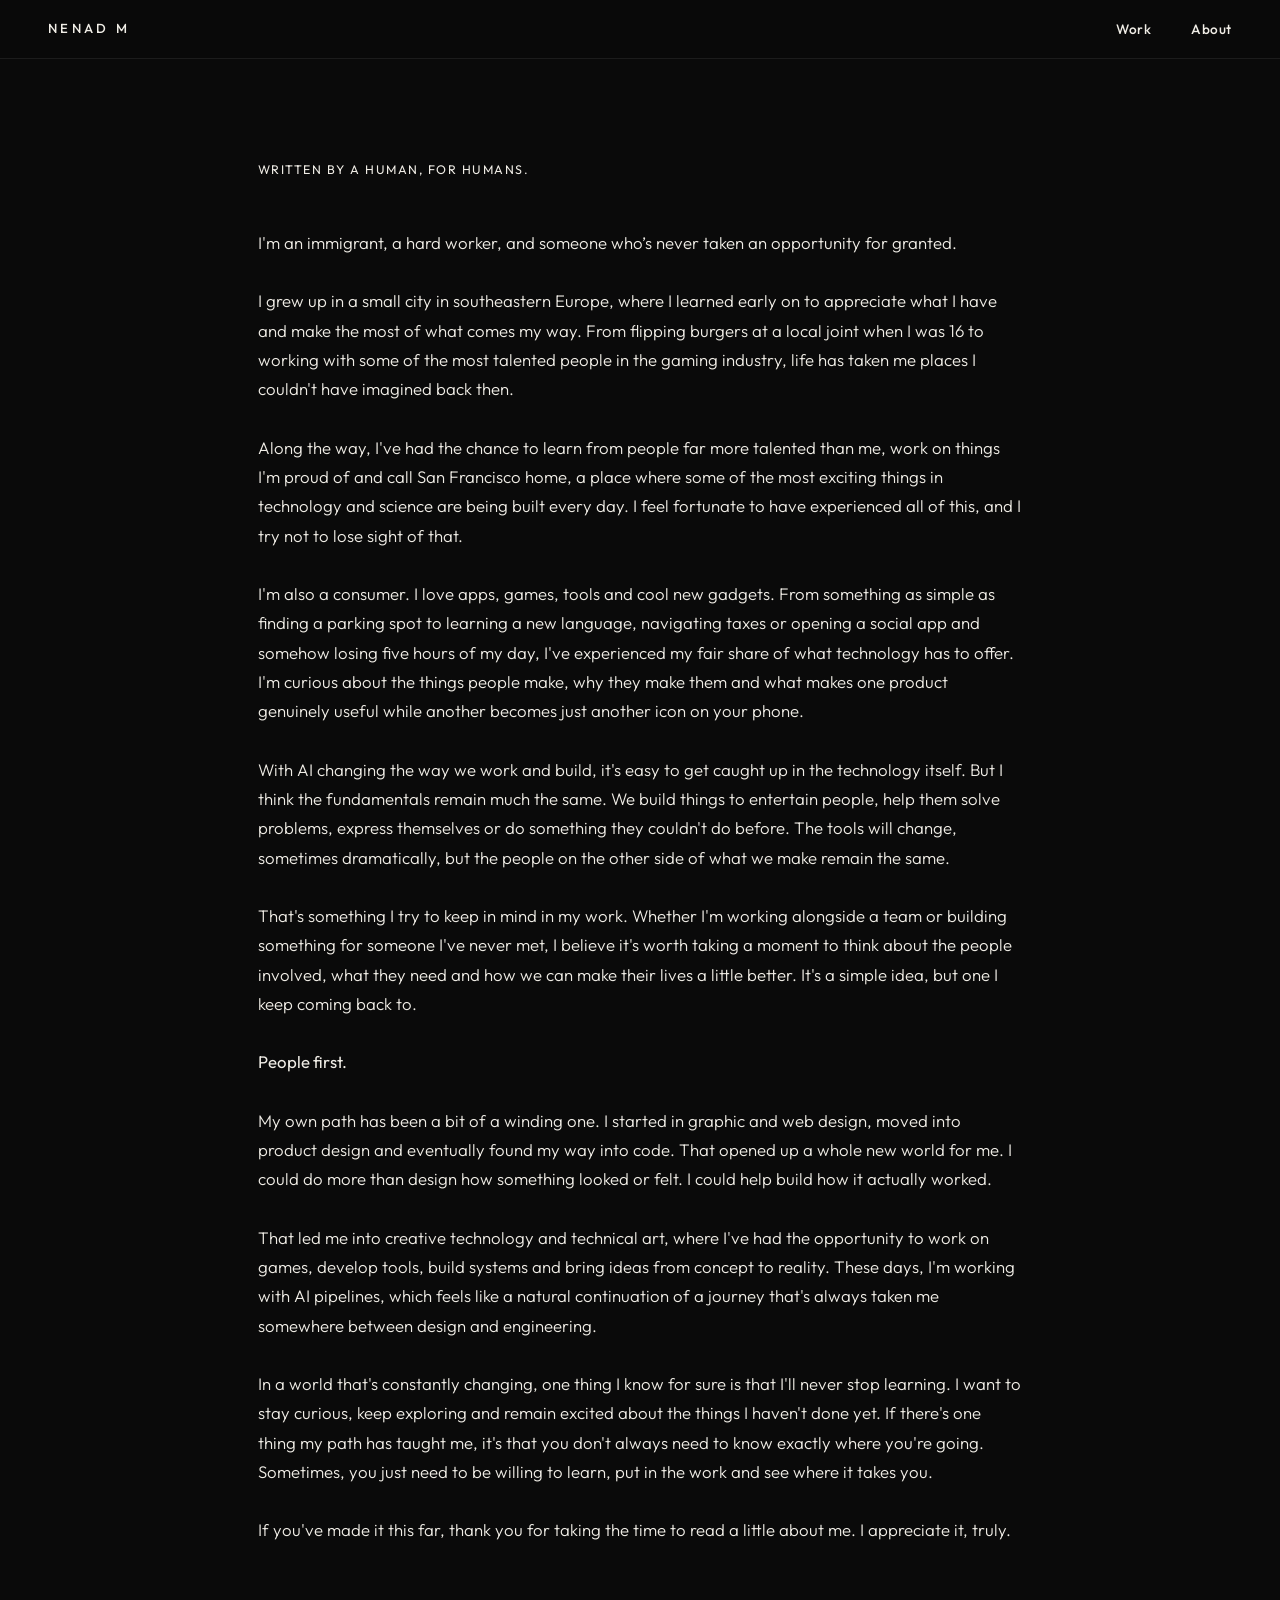
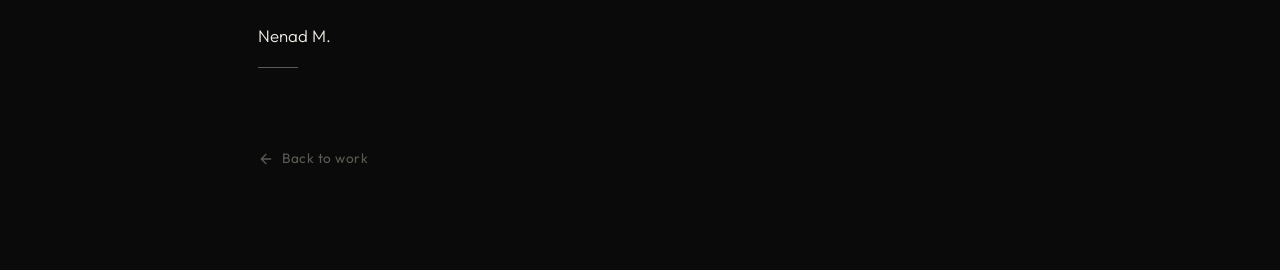
==== commit 3286e57d: "About: new copy; drop the last-updated date" ====
--- a/about.html
+++ b/about.html
@@ -3,7 +3,7 @@
 <head>
   <meta charset="UTF-8">
   <meta name="viewport" content="width=device-width, initial-scale=1.0">
-  <title>About — Nenad M</title>
+  <title>About · Nenad M</title>
   <link rel="stylesheet" href="style.css">
   <style>
     .about-page {
@@ -165,38 +165,41 @@
 
     <div class="about-meta">
       <span class="about-meta-label">Written by a human, for humans.</span>
-      <span class="about-meta-label">Last updated: March, 2026</span>
     </div>
 
     <div class="about-body">
       <p>
-        I'm an immigrant. A hard worker from humble beginnings.
-      </p>
-      <p>
-        I grew up in a small city in southeastern Europe, where I learned to appreciate what I have
-        and be grateful for every opportunity I was given. Whether it was flipping burgers at a local
-        joint when I was 16, or working for one of the largest game publishers in the world.
-      </p>
-      <p>
-        I've been lucky enough to work alongside incredibly talented people and learn something from every single one of them. To live in San Francisco and watch some of the most amazing things in tech and science get built right in front of me. I don't take any of it for granted.
-      </p>
-      <p>
-        I'm also a consumer. Of apps, games, tools, cool new gadgets. Whether it's a parking spot finder,
-        a language learning app, a system that helps you navigate your taxes, or the social app I spend
-        five hours a day mindlessly scrolling. I've seen it all.
-      </p>
-      <p>
-        In the age of AI, with things moving as fast as they are, what we make ultimately remains unchanged.
-        Vessels for entertainment, or tools that help you create something or solve a problem. But what
-        matters most is the people. Part of my job is to keep that as the first and primary thing in my
-        mind as we build something new. That applies to the people I work with and the people I build
-        things for. <strong>People first.</strong>
-      </p>
-      <p>
-        So what do I actually do? My path started in web design and graphic design. From there I moved into product design, and somewhere along the way I picked up code. That changed everything. It let me cross over into creative technology and technical art, a space where I could build tools, work on games, and bring ideas to life end to end. Right now, I work on AI pipelines, which feels like the natural next chapter for someone who's always lived between design and engineering.
-      </p>
-      <p>
-        Thank you, truly, for taking the time to read.
+        I'm an immigrant, a hard worker, and someone who’s never taken an opportunity for granted.
+      </p>
+      <p>
+        I grew up in a small city in southeastern Europe, where I learned early on to appreciate what I have and make the most of what comes my way. From flipping burgers at a local joint when I was 16 to working with some of the most talented people in the gaming industry, life has taken me places I couldn't have imagined back then.
+      </p>
+      <p>
+        Along the way, I've had the chance to learn from people far more talented than me, work on things I'm proud of and call San Francisco home, a place where some of the most exciting things in technology and science are being built every day. I feel fortunate to have experienced all of this, and I try not to lose sight of that.
+      </p>
+      <p>
+        I'm also a consumer. I love apps, games, tools and cool new gadgets. From something as simple as finding a parking spot to learning a new language, navigating taxes or opening a social app and somehow losing five hours of my day, I've experienced my fair share of what technology has to offer. I'm curious about the things people make, why they make them and what makes one product genuinely useful while another becomes just another icon on your phone.
+      </p>
+      <p>
+        With AI changing the way we work and build, it's easy to get caught up in the technology itself. But I think the fundamentals remain much the same. We build things to entertain people, help them solve problems, express themselves or do something they couldn't do before. The tools will change, sometimes dramatically, but the people on the other side of what we make remain the same.
+      </p>
+      <p>
+        That's something I try to keep in mind in my work. Whether I'm working alongside a team or building something for someone I've never met, I believe it's worth taking a moment to think about the people involved, what they need and how we can make their lives a little better. It's a simple idea, but one I keep coming back to.
+      </p>
+      <p>
+        <strong>People first.</strong>
+      </p>
+      <p>
+        My own path has been a bit of a winding one. I started in graphic and web design, moved into product design and eventually found my way into code. That opened up a whole new world for me. I could do more than design how something looked or felt. I could help build how it actually worked.
+      </p>
+      <p>
+        That led me into creative technology and technical art, where I've had the opportunity to work on games, develop tools, build systems and bring ideas from concept to reality. These days, I'm working with AI pipelines, which feels like a natural continuation of a journey that's always taken me somewhere between design and engineering.
+      </p>
+      <p>
+        In a world that's constantly changing, one thing I know for sure is that I'll never stop learning. I want to stay curious, keep exploring and remain excited about the things I haven't done yet. If there's one thing my path has taught me, it's that you don't always need to know exactly where you're going. Sometimes, you just need to be willing to learn, put in the work and see where it takes you.
+      </p>
+      <p>
+        If you've made it this far, thank you for taking the time to read a little about me. I appreciate it, truly.
       </p>
       <p class="about-signature">Nenad M.</p>
     </div>
--- a/style.css
+++ b/style.css
@@ -24,7 +24,6 @@
 }
 
 html {
-  scroll-behavior: smooth;
   -webkit-font-smoothing: antialiased;
   -moz-osx-font-smoothing: grayscale;
 }
@@ -153,7 +152,7 @@
   position: relative;
   z-index: 2;
   padding: 0 var(--gutter);
-  max-width: 820px;
+  max-width: 1040px;
   width: 100%;
   text-align: center;
   margin: 0 auto;
@@ -162,22 +161,31 @@
 }
 
 .hero-headline {
-  font-size: clamp(2.8rem, 6vw, 5.2rem);
+  /* sized so each line stays on one line, from phones up */
+  font-size: clamp(1.9rem, 9.5vw, 5.2rem);
   font-weight: 700;
   line-height: 1.1;
   letter-spacing: -0.03em;
   color: var(--text-primary);
-  margin-bottom: 1.2rem;
+  margin-bottom: 1.4rem;
+  /* soft dark halo so the text reads over the light sphere */
+  text-shadow: 0 0 40px rgba(10, 10, 10, 0.55), 0 2px 18px rgba(10, 10, 10, 0.45);
   opacity: 0;
   transform: translateY(30px);
   animation: fadeUp 1s var(--ease-out) 0.3s forwards;
 }
 
+.hero-line {
+  display: block;
+  white-space: nowrap;
+}
+
 .hero-subtext {
-  font-size: 1.05rem;
-  font-weight: 300;
-  color: rgba(240, 237, 230, 0.65);
-  letter-spacing: 0.03em;
+  font-size: clamp(1.05rem, 1.5vw, 1.3rem);
+  font-weight: 500;
+  color: var(--text-primary);
+  letter-spacing: 0.02em;
+  text-shadow: 0 0 24px rgba(10, 10, 10, 0.7), 0 1px 10px rgba(10, 10, 10, 0.6);
   opacity: 0;
   transform: translateY(20px);
   animation: fadeUp 1s var(--ease-out) 0.6s forwards;
@@ -192,7 +200,7 @@
   flex-direction: column;
   align-items: center;
   gap: 0.5rem;
-  pointer-events: none;
+  cursor: pointer;
   opacity: 0;
   animation: fadeUp 1s var(--ease-out) 1s forwards;
 }
@@ -340,6 +348,14 @@
   border-radius: 4px;
   overflow: hidden;
   background: var(--bg-elevated);
+  opacity: 0;
+  transform: scale(0.98);
+  transition: opacity 0.4s var(--ease-out), transform 0.6s var(--ease-out);
+}
+
+.work-preview.showing {
+  opacity: 1;
+  transform: none;
 }
 
 .work-preview img {
@@ -518,6 +534,343 @@
 
 .project-next:hover .project-next-title svg { transform: translateX(8px); }
 
+/* ─── CASE STUDY ─── */
+
+.cs-figure {
+  width: 100%;
+  margin: 0;
+  border-radius: 6px;
+  overflow: hidden;
+  background: var(--bg-elevated);
+}
+
+.cs-figure img {
+  display: block;
+  width: 100%;
+  height: 100%;
+  object-fit: cover;
+}
+
+/* app screens: shown whole, centred on the tile, never cropped */
+.cs-hero img {
+  object-fit: contain;
+  padding: 4% 0;
+}
+
+.cs-feature .cs-figure img {
+  object-fit: contain;
+  padding: 4% 0;
+}
+
+/* click to enlarge */
+.zoomable {
+  cursor: zoom-in;
+}
+
+.zoomable img {
+  transition: transform 0.6s var(--ease-out);
+}
+
+.zoomable:hover img {
+  transform: scale(1.02);
+}
+
+.lightbox {
+  position: fixed;
+  inset: 0;
+  z-index: 200;
+  display: flex;
+  align-items: center;
+  justify-content: center;
+  padding: 4vh 4vw;
+  background: rgba(5, 5, 5, 0.94);
+  opacity: 0;
+  visibility: hidden;
+  cursor: zoom-out;
+  transition: opacity 0.3s var(--ease-out), visibility 0.3s;
+}
+
+.lightbox.open {
+  opacity: 1;
+  visibility: visible;
+}
+
+.lightbox-img {
+  max-width: 100%;
+  max-height: 100%;
+  object-fit: contain;
+  border-radius: 6px;
+  transform: scale(0.97);
+  transition: transform 0.4s var(--ease-out);
+}
+
+.lightbox.open .lightbox-img {
+  transform: none;
+}
+
+.lightbox-close {
+  position: absolute;
+  top: 1.2rem;
+  right: 1.5rem;
+  width: 44px;
+  height: 44px;
+  border: 1px solid var(--border-hover);
+  border-radius: 50%;
+  background: transparent;
+  color: var(--text-primary);
+  font: inherit;
+  font-size: 1.4rem;
+  line-height: 1;
+  cursor: pointer;
+}
+
+html.lightbox-lock {
+  overflow: hidden;
+}
+
+/* landscape images (e.g. a full-screen web capture) fill the tile edge to edge */
+.cs-fill img {
+  object-fit: cover !important;
+  padding: 0 !important;
+}
+
+.cs-features-3 {
+  grid-template-columns: repeat(3, minmax(0, 1fr));
+}
+
+.cs-features-3 .cs-figure {
+  aspect-ratio: 3 / 4 !important;
+}
+
+.cs-video iframe {
+  display: block;
+  width: 100%;
+  height: 100%;
+  border: 0;
+}
+
+/* until the Figma export lands */
+.cs-placeholder {
+  display: flex;
+  align-items: center;
+  justify-content: center;
+  border: 1px dashed var(--border-hover);
+  background: var(--bg-elevated);
+}
+
+.cs-placeholder span {
+  font-size: 0.75rem;
+  letter-spacing: 0.15em;
+  text-transform: uppercase;
+  color: var(--text-muted);
+}
+
+.cs-hero {
+  margin-bottom: 2rem;
+}
+
+.cs-section {
+  display: grid;
+  grid-template-columns: minmax(0, 1fr) minmax(0, 2.6fr);
+  gap: 1rem 4rem;
+  padding: 4.5rem 0;
+  border-top: 1px solid var(--border);
+}
+
+.cs-label {
+  font-size: 0.75rem;
+  font-weight: 500;
+  letter-spacing: 0.15em;
+  text-transform: uppercase;
+  color: var(--text-muted);
+  padding-top: 0.45rem;
+}
+
+.cs-body > p {
+  max-width: 58ch;
+  font-size: clamp(1.1rem, 1.5vw, 1.3rem);
+  font-weight: 300;
+  line-height: 1.6;
+  color: var(--text-primary);
+}
+
+.cs-body > p + p {
+  margin-top: 1.1rem;
+}
+
+.cs-features {
+  display: grid;
+  grid-template-columns: repeat(2, minmax(0, 1fr));
+  gap: 3.5rem 2rem;
+}
+
+.cs-feature .cs-figure {
+  aspect-ratio: 1 / 1 !important;
+  margin-bottom: 1.4rem;
+}
+
+.cs-feature-wide {
+  grid-column: 1 / -1;
+}
+
+.cs-pair {
+  display: grid;
+  grid-template-columns: repeat(2, minmax(0, 1fr));
+  gap: 2rem;
+}
+
+.cs-feature h3 {
+  font-size: 1.15rem;
+  font-weight: 500;
+  margin-bottom: 0.4rem;
+}
+
+.cs-feature p {
+  font-size: 0.98rem;
+  font-weight: 300;
+  line-height: 1.6;
+  color: var(--text-secondary);
+  max-width: 44ch;
+}
+
+.cs-gallery {
+  display: grid;
+  grid-template-columns: repeat(3, minmax(0, 1fr));
+  gap: 1rem;
+  margin-top: 2.5rem;
+}
+
+.cs-audio {
+  display: flex;
+  align-items: center;
+  gap: 1.2rem;
+  max-width: 560px;
+  margin-top: 2rem;
+  padding: 1rem 1.4rem 1rem 1rem;
+  border: 1px solid var(--border);
+  border-radius: 999px;
+  background: var(--bg-elevated);
+}
+
+.cs-audio-btn {
+  flex: none;
+  width: 48px;
+  height: 48px;
+  border: 0;
+  border-radius: 50%;
+  background: var(--text-primary);
+  color: var(--bg);
+  display: grid;
+  place-items: center;
+  cursor: pointer;
+  transition: transform 0.3s var(--ease-spring);
+}
+
+.cs-audio-btn:hover { transform: scale(1.06); }
+.cs-audio-btn svg { width: 20px; height: 20px; }
+
+.cs-audio-info {
+  flex: 1;
+  min-width: 0;
+}
+
+.cs-audio-title {
+  display: block;
+  font-size: 0.95rem;
+  margin-bottom: 0.55rem;
+}
+
+.cs-audio-track {
+  height: 3px;
+  border-radius: 3px;
+  background: var(--border-hover);
+  cursor: pointer;
+  overflow: hidden;
+}
+
+.cs-audio-fill {
+  width: 0;
+  height: 100%;
+  background: var(--text-primary);
+}
+
+.cs-audio-time {
+  flex: none;
+  font-size: 0.8rem;
+  color: var(--text-muted);
+  font-variant-numeric: tabular-nums;
+}
+
+.cs-audio-credit {
+  margin-top: 0.8rem;
+  font-size: 0.78rem;
+  color: var(--text-muted);
+  max-width: 560px;
+}
+
+/* micro flow: how the clip was made */
+.cs-flow {
+  list-style: none;
+  display: grid;
+  grid-template-columns: repeat(var(--n, 4), minmax(0, 1fr));
+  gap: 1.6rem;
+  margin-top: 2.2rem;
+  max-width: 820px;
+}
+
+.cs-flow-step {
+  position: relative;
+  display: flex;
+  flex-direction: column;
+  gap: 0.15rem;
+  padding: 0.9rem 1rem 1rem;
+  border: 1px solid var(--border);
+  border-radius: 10px;
+}
+
+/* arrow to the next step */
+.cs-flow-step:not(:last-child)::after {
+  content: '→';
+  position: absolute;
+  right: -1.25rem;
+  top: 50%;
+  transform: translateY(-50%);
+  font-size: 0.85rem;
+  color: var(--text-muted);
+}
+
+.cs-flow-num {
+  font-size: 0.68rem;
+  color: var(--text-muted);
+  font-variant-numeric: tabular-nums;
+  margin-bottom: 0.35rem;
+}
+
+.cs-flow-title {
+  font-size: 0.95rem;
+  font-weight: 500;
+}
+
+.cs-flow-tool {
+  font-size: 0.8rem;
+  color: var(--accent);
+}
+
+.cs-flow-detail {
+  margin-top: 0.3rem;
+  font-size: 0.78rem;
+  line-height: 1.45;
+  color: var(--text-secondary);
+}
+
+.cs-audio-empty .cs-audio-btn {
+  background: var(--border-hover);
+  color: var(--text-muted);
+  cursor: default;
+}
+
+.cs-audio-empty .cs-audio-btn:hover { transform: none; }
+
 /* ─── FOOTER ─── */
 
 .footer {
@@ -626,6 +979,25 @@
   .project {
     padding-top: 7rem;
   }
+  .cs-section {
+    grid-template-columns: 1fr;
+    padding: 3rem 0;
+  }
+  .cs-features,
+  .cs-features-3 {
+    grid-template-columns: 1fr;
+    gap: 2.5rem;
+  }
+  .cs-gallery {
+    grid-template-columns: 1fr;
+  }
+  .cs-flow {
+    grid-template-columns: repeat(2, minmax(0, 1fr));
+    gap: 1rem;
+  }
+  .cs-flow-step::after {
+    display: none;
+  }
   .project-next {
     margin-top: 5rem;
   }
